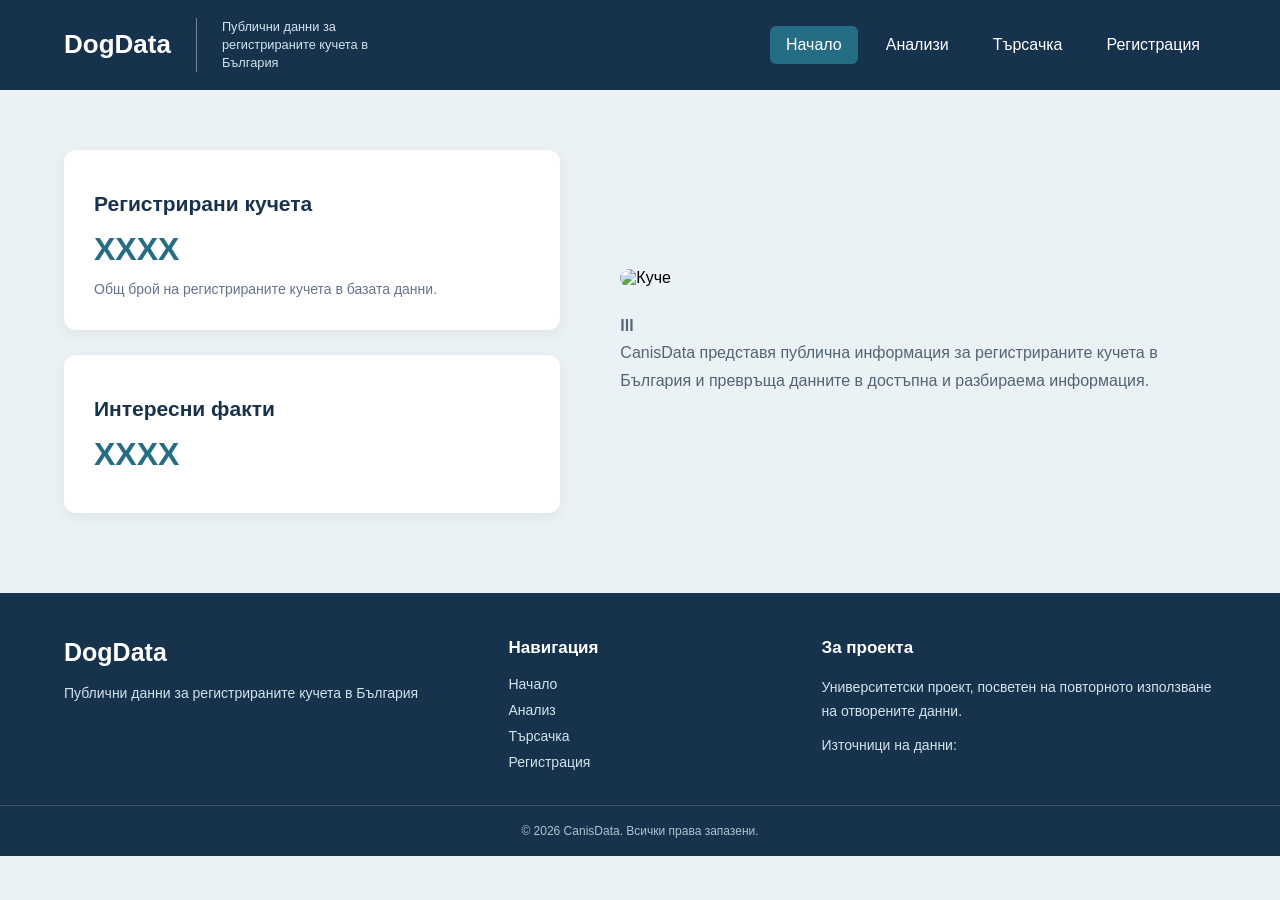
==== index.html @ 16b5b0b7 "Update homepage design and layout" ====
<!DOCTYPE html>
<html lang="bg">
<head>
    <meta charset="UTF-8">
    <meta name="viepoint" content="width=device-width, initial-scale=1.0">

    <title>
        DogData | Данни за кучетата в България
    </title>
    <link rel="stylesheet" href="css/style.css">
</head>
<body>
    <header class="site-header">
        <div class="container">

            <a href="index.html" class="logo">
                DogData
            </a>

            <p class="header-description">
                Публични данни за регистрираните кучета в България
            </p>

            <nav class="main-nav">
                <a href="index.html" class="active">Начало</a>
                <a href="analyses.html">Анализи</a>
                <a href="search.html">Търсачка</a>
                <a href="registration.html">Регистрация</a>
            </nav>
        </div>
    </header>

    <main>
        <section class="hero-section">
            <!--left part-->
            <div class="info-cards">
                <div class="info-card">
                    <div class="card-icon"></div>
                    <h2>Регистрирани кучета</h2>

                    <!---Count of dogs-->
                    <p class="card-number" id="registered-dogs-count">XXXX</p>

                    <p class="card-description">
                        Общ брой на регистрираните кучета в базата данни.
                    </p>
                </div>

                <div class="info-card">
                    <div class="card-icon"></div>

                    <!--Topic of the second map-->
                    <h2>Интересни факти</h2>

                    <!--info in numbers-->
                    <p class="card-number">XXXX</p>

                    <p class="card-description">
                        <!--Short info about the number-->
                    </p>
                </div>
            </div>

            <!-- right part-->
             <div class="hero-content">
                <!-- put dog picture-->
                 <img
                 src=""
                 alt="Куче"
                 class="hero-image"
                 >

                 <h1>lll</h1>

                 <p>
                    CanisData представя публична информация за
                    регистрираните кучета в България и превръща
                    данните в достъпна и разбираема информация.
                 </p>
             </div>
        </section>
    </main>

    <footer class="site-footer">
        <div class="footer-container">
            <!--first colon-->
            <div class="footer-about">
                <h2>DogData</h2>

                <p>
                    Публични данни за регистрираните кучета
                    в България
                </p>
            </div>
            <!--second colon-->
            <div class="footer-navigation">
                <h3>Навигация</h3>

                <a href="index.html">Начало</a>
                <a href="analyses.html">Анализ</a>
                <a href="search.html">Търсачка</a>
                <a href="registration.html">Регистрация</a>
            </div>

            <!--third colon-->
            <div class="footer-project">
                <h3>За проекта</h3>
                <!--add info-->
                <p>
                    Университетски проект, посветен на
                    повторното използване на отворените данни.
                </p>
                <!--add sources-->
                <p>Източници на данни:</p>
            </div>

        </div>

        <div class="footer-bottom">
            <p>© 2026 CanisData. Всички права запазени.</p>
        </div>
        
    </footer>

</body>
</html>
---- css/style.css ----
/*Osnovni nastroiki*/
*{
    margin: 0;
    padding: 0;
    box-sizing: border-box;
}

body {
    font-family: Arial, Helvetica, sans-serif;
    background-color: #EAF2F5;
}

/*Navigacia na lentata*/
.site-header{
    background-color: #17324D;
    padding: 18px 0;
}

/*Container za logoto i butonite */
.container{
    width: 90%;
    max-width: 1200px;
    margin: 0 auto;
    display: flex;
    justify-content: space-between;
    align-items: center;
    gap: 25px;
}

/*logo*/
.logo{
    color: #FFFFFF;
    font-size: 26px;
    font-weight: bold;
    text-decoration: none;
}

/*Кратко описание до логото*/
.header-description{
    color: #D3E2EB;
    font-size: clamp(11px,1vw,14px);
    line-height: 1.4;
    max-width: 230px;
    margin: 0;
    padding-left: 25px;
    border-left: 1px solid rgba(255, 255, 255, 0.4);
    flex: 0 1 230px;
}

.main-nav{
    display: flex;
    gap: 12px;
    margin-left: auto;
}

@media (max-width:900px){
    .container{
        flex-wrap: wrap;
        justify-content: flex-start;
        row-gap: 15px;
    }

    .header-description{
        flex: 1 1 0;
        max-width: none;
        min-width: 0;
        margin: 0;
    }

    .main-nav{
        width: 100%;
        justify-content: center;
        flex-wrap: wrap;
        margin-left: 0;
    }
}
/*Phone*/
@media (max-width:500px){
    .container{
        justify-content: center;
    }

    .logo{
        font-size: 23px;
    }

    .header-description{
        flex-basis: 100%;
        text-align: center;
        margin: 0;
    }

    .main-nav{
        gap: 5px;
    }

    .main-nav a{
        padding: 9px 10px;
        font-size: 13px;
    }
}

/*navigacionni butoni*/
.main-nav{
    display: flex;
    gap: 12px;
}

.main-nav a {
    color: #FFFFFF;
    text-decoration: none;
    padding: 10px 16px;
    border-radius: 6px;
    transition: background-color 0.3s;
}

.main-nav a:hover{
    background-color: #256D85;
}

/* Efect pri posochvane */
.main-nav a.active {
    background-color: #256D85;
}

/*Основна секция*/
.hero-section{
    width: 90%;
    max-width: 1200px;
    margin: 60px auto;
    display: flex;
    align-items: center;
    gap: 60px;
}

/*left part*/
.info-cards{
    flex: 1;
    display: flex;
    flex-direction: column;
    gap: 25px;
}

/*Външен вид на картите*/
.info-card{
    background-color: #FFFFFF;
    padding: 30px;
    border-radius: 12px;
    box-shadow: 0 4px 15px rgba(0, 0, 0, 0.06);
}

/*icona*/
.card-icon{
    font-size: 30px;
    margin-bottom: 12px;
}

/*Заглавие на картата*/
.info-card h2{
    color: #17324D;
    font-size: 21px;
    margin-bottom: 15px;
}

/*Голямо число или факт*/
.card-number{
    color: #256D85;
    font-size: 32px;
    font-weight: bold;
    margin-bottom: 10px;
}

/*Описание на картата*/
.card-description{
    color: #64748B;
    font-size: 14px;
    line-height: 1.6;
}

/*right part*/
.hero-content{
    flex: 1.2;
}

/*Снимка*/
.hero-image{
    width: 100%;
    height: 300px;
    object-fit: cover;
    border-radius: 12px;
    margin-bottom: 25px;
}

/*Zaglavie do snimkata*/
.hero-content h1{
    color: #526474;
    font-size: 16px;
    line-height: 1.7;
}

/*Описание*/
.hero-content p {
    color: #526474;
    font-size: 16px;
    line-height: 1.7;
}

/*footer*/
.site-footer{
    background-color: #17324D;
    color: #FFFFFF;
    margin-top: 80px;
    padding: 45px 0 0;
}

.footer-container{
    width: 90%;
    max-width: 1200px;
    margin: 0 auto;
    padding-bottom: 35px;
    display: grid;
    grid-template-columns: 1.2fr 0.8fr 1.2fr;
    gap: 50px;
}

.footer-about h2{
    font-size: 25px;
    margin-bottom: 15px;
}

.footer-container h3{
    font-size: 17px;
    margin-bottom: 18px;
}

.footer-container p {
    color: #D3E2EB;
    font-size: 14px;
    line-height: 1.7;
}

.footer-navigation{
    display: flex;
    flex-direction: column;
    align-items: flex-start;
    gap: 10px;
}

.footer-navigation h3{
    margin-bottom: 8px;
}

.footer-navigation a{
    color: #D3E2EB;
    text-decoration: none;
    font-size: 14px;
    transition: color 0.3s;
}

.footer-project p + p{
    margin-top: 10px;
}
.footer-bottom{
    border-top: 1px solid rgba(255, 255, 255, 0.15);
    text-align: center;
    padding: 18px 5%;
}

.footer-bottom p{
    color: #AFC2D0;
    font-size: 12px;
}

/* АДАПТАЦИЯ НА ФУТЪРА ЗА ТЕЛЕФОНИ */
@media (max-width: 700px) {
    .footer-container {
        grid-template-columns: 1fr;
        gap: 30px;
    }

    .site-footer {
        margin-top: 50px;
    }
}
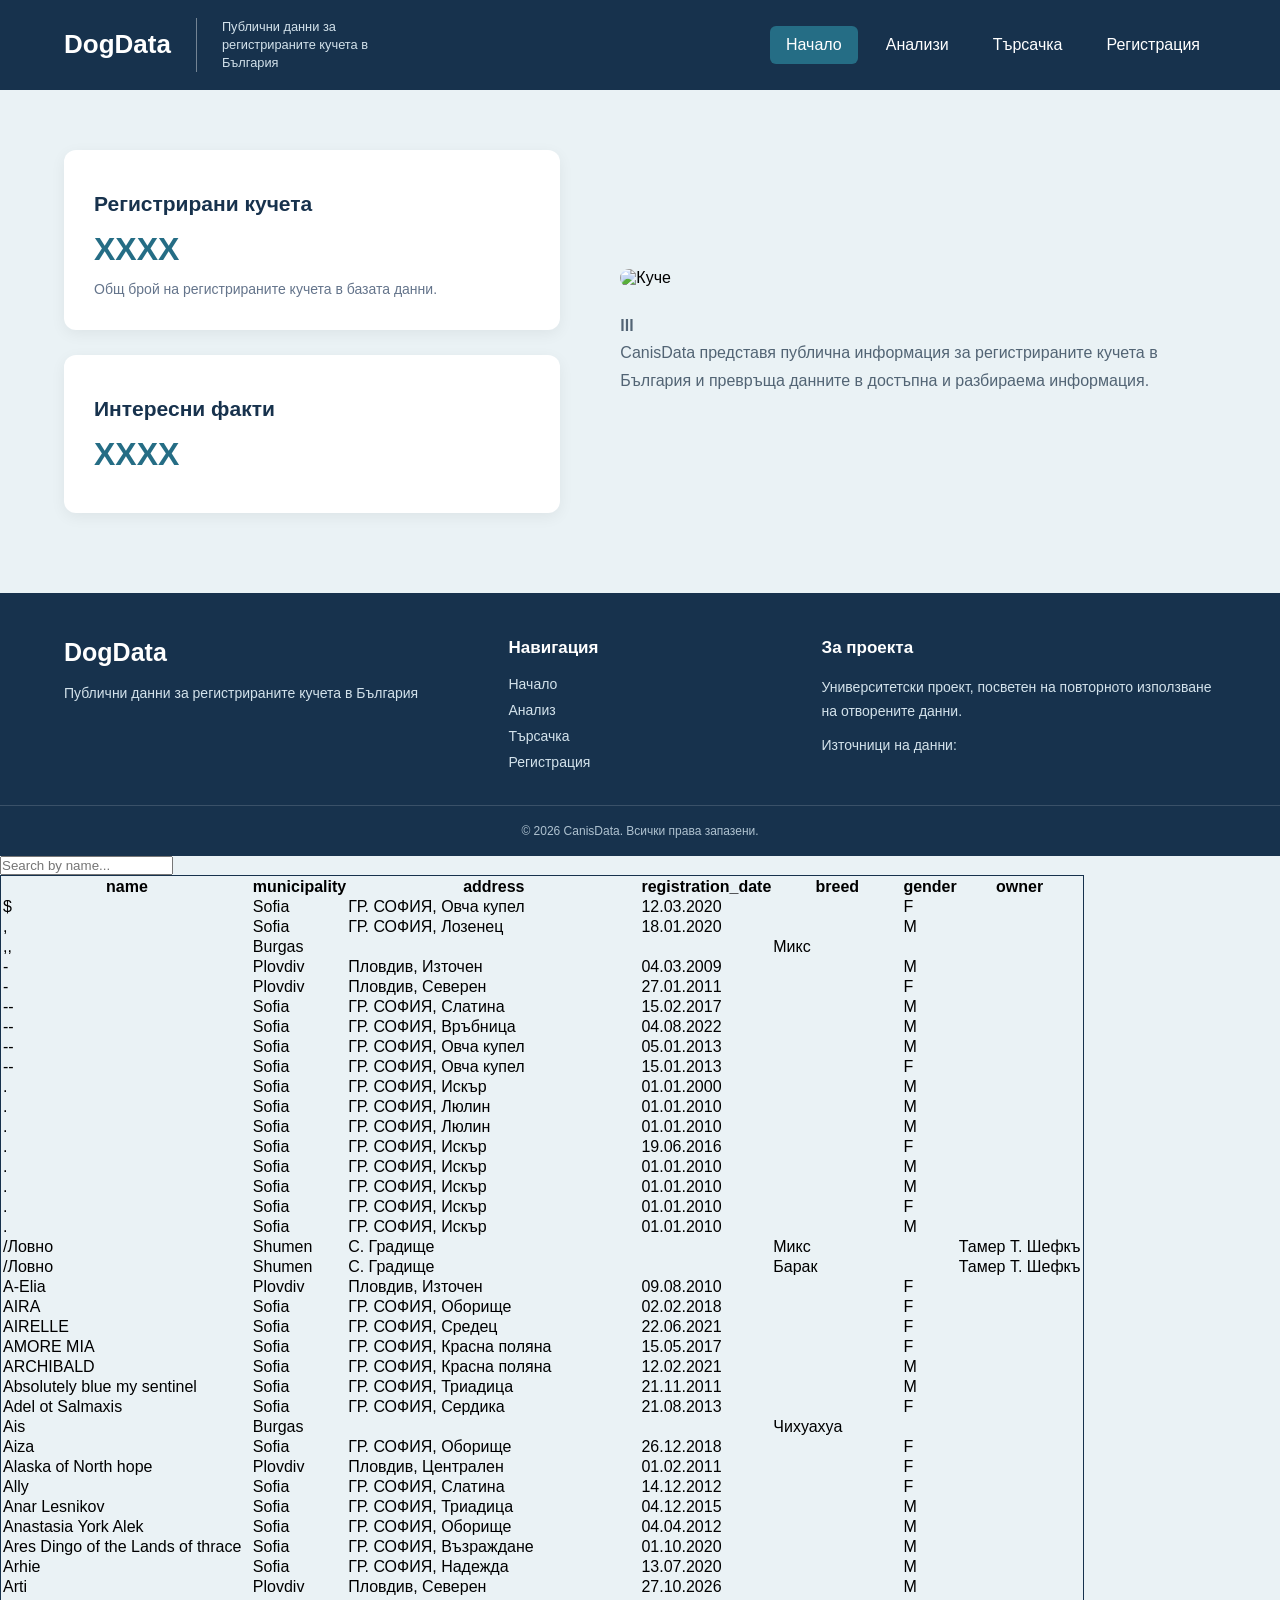
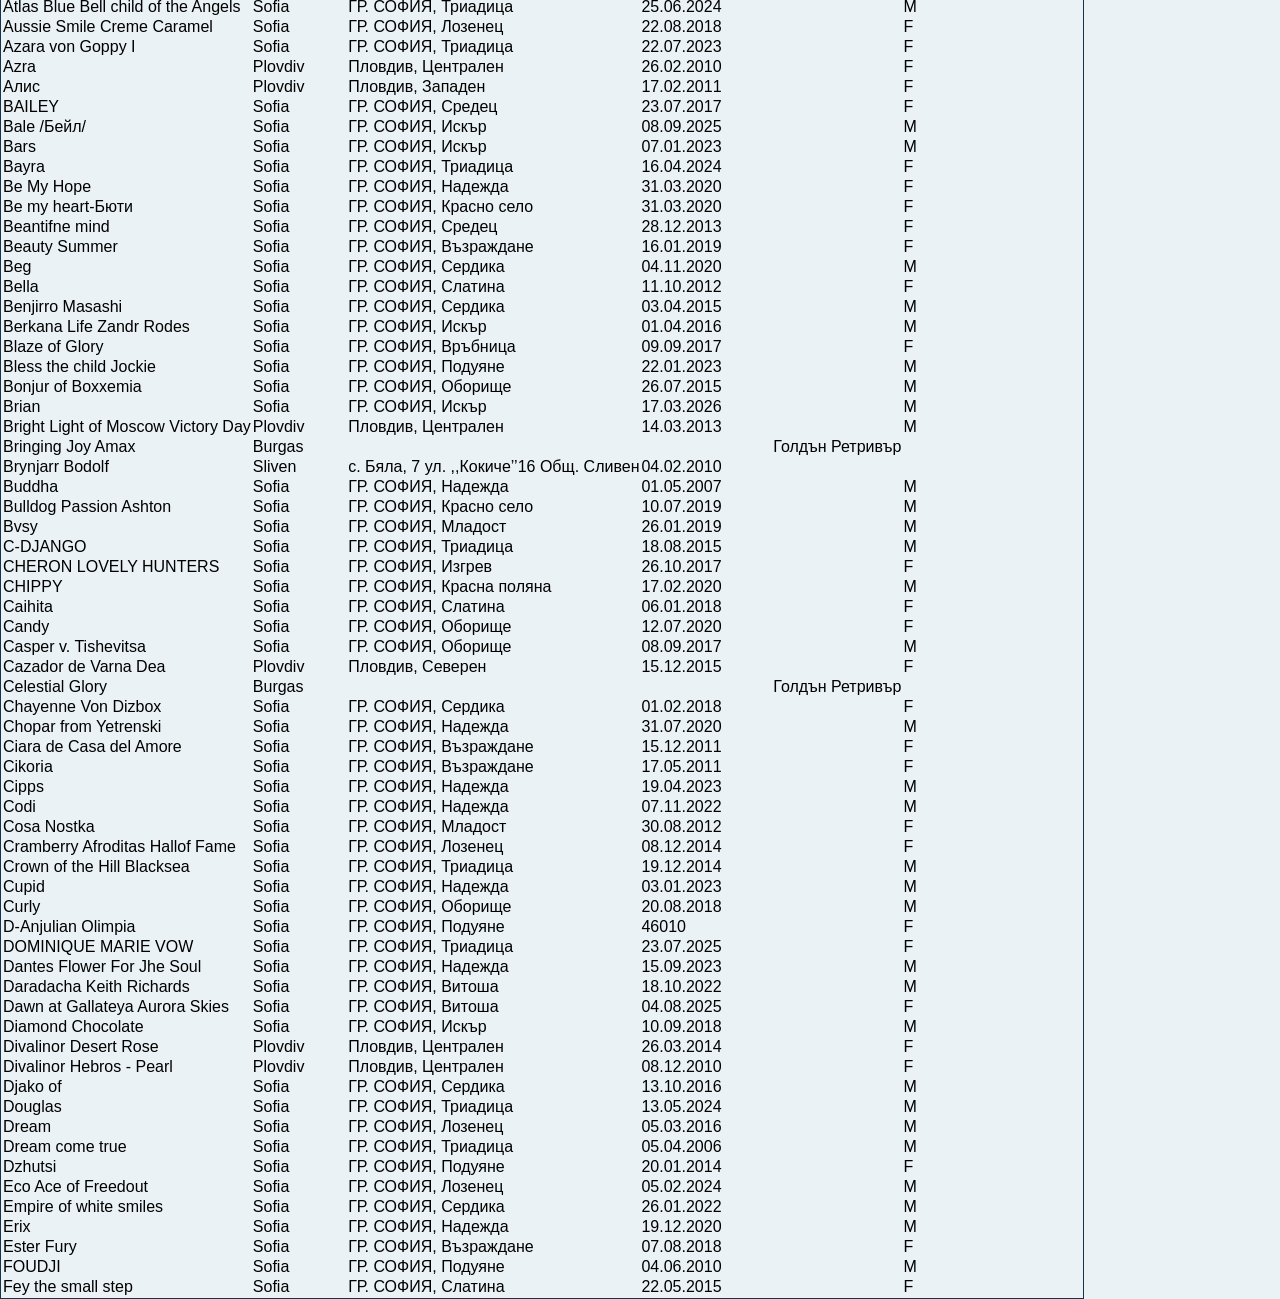
==== commit 8b86e861: "Merge team changes and update homepage design" ====
--- a/index.html
+++ b/index.html
@@ -2,14 +2,16 @@
 <html lang="bg">
 <head>
     <meta charset="UTF-8">
-    <meta name="viepoint" content="width=device-width, initial-scale=1.0">
+    <meta name="viewport" content="width=device-width, initial-scale=1.0">
 
     <title>
         DogData | Данни за кучетата в България
     </title>
     <link rel="stylesheet" href="css/style.css">
 </head>
+
 <body>
+
     <header class="site-header">
         <div class="container">
 
@@ -122,5 +124,20 @@
         
     </footer>
 
+    
+
+    <input type="text" id="searchInput" placeholder="Search by name..." oninput="filterTable()">
+
+    <table id="dogsTable">
+        <thead></thead>
+        <tbody></tbody>
+    </table>
+
+   
+
+    <p id="noResults" style="display: none;">No results found.</p>
+    <script src="libs/sql-wasm-inline.js"></script>
+     <script src="index.js"></script>
 </body>
+
 </html>
--- a/css/style.css
+++ b/css/style.css
@@ -281,4 +281,8 @@
     .site-footer {
         margin-top: 50px;
     }
+}
+
+#dogsTable{
+    border: 1px solid #17324D;
 }
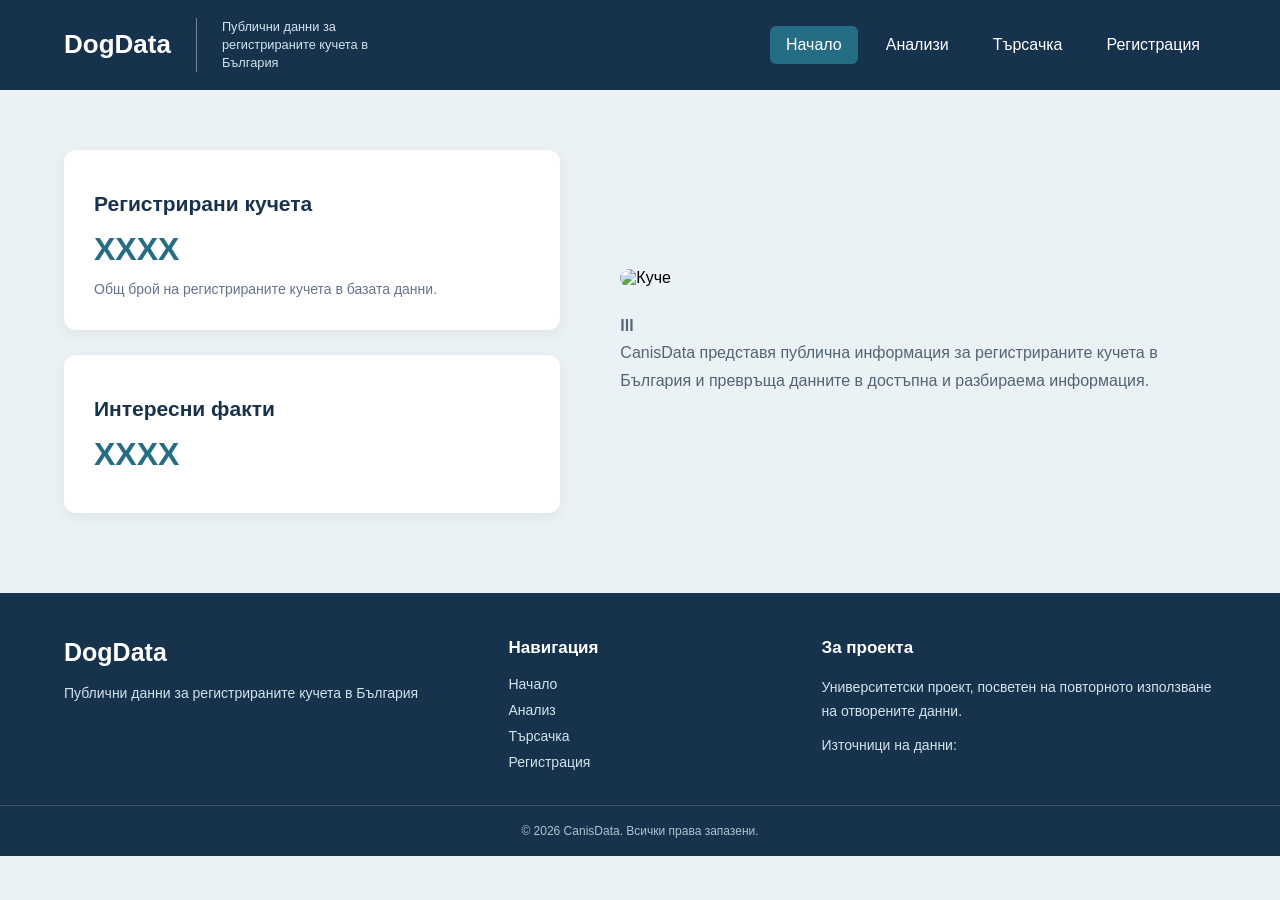
==== commit 96d00343: "Added search page and expanded on its functionality" ====
--- a/index.html
+++ b/index.html
@@ -1,5 +1,6 @@
 <!DOCTYPE html>
 <html lang="bg">
+
 <head>
     <meta charset="UTF-8">
     <meta name="viewport" content="width=device-width, initial-scale=1.0">
@@ -64,22 +65,18 @@
             </div>
 
             <!-- right part-->
-             <div class="hero-content">
+            <div class="hero-content">
                 <!-- put dog picture-->
-                 <img
-                 src=""
-                 alt="Куче"
-                 class="hero-image"
-                 >
+                <img src="" alt="Куче" class="hero-image">
 
-                 <h1>lll</h1>
+                <h1>lll</h1>
 
-                 <p>
+                <p>
                     CanisData представя публична информация за
                     регистрираните кучета в България и превръща
                     данните в достъпна и разбираема информация.
-                 </p>
-             </div>
+                </p>
+            </div>
         </section>
     </main>
 
@@ -121,23 +118,8 @@
         <div class="footer-bottom">
             <p>© 2026 CanisData. Всички права запазени.</p>
         </div>
-        
+
     </footer>
-
-    
-
-    <input type="text" id="searchInput" placeholder="Search by name..." oninput="filterTable()">
-
-    <table id="dogsTable">
-        <thead></thead>
-        <tbody></tbody>
-    </table>
-
-   
-
-    <p id="noResults" style="display: none;">No results found.</p>
-    <script src="libs/sql-wasm-inline.js"></script>
-     <script src="index.js"></script>
 </body>
 
 </html>
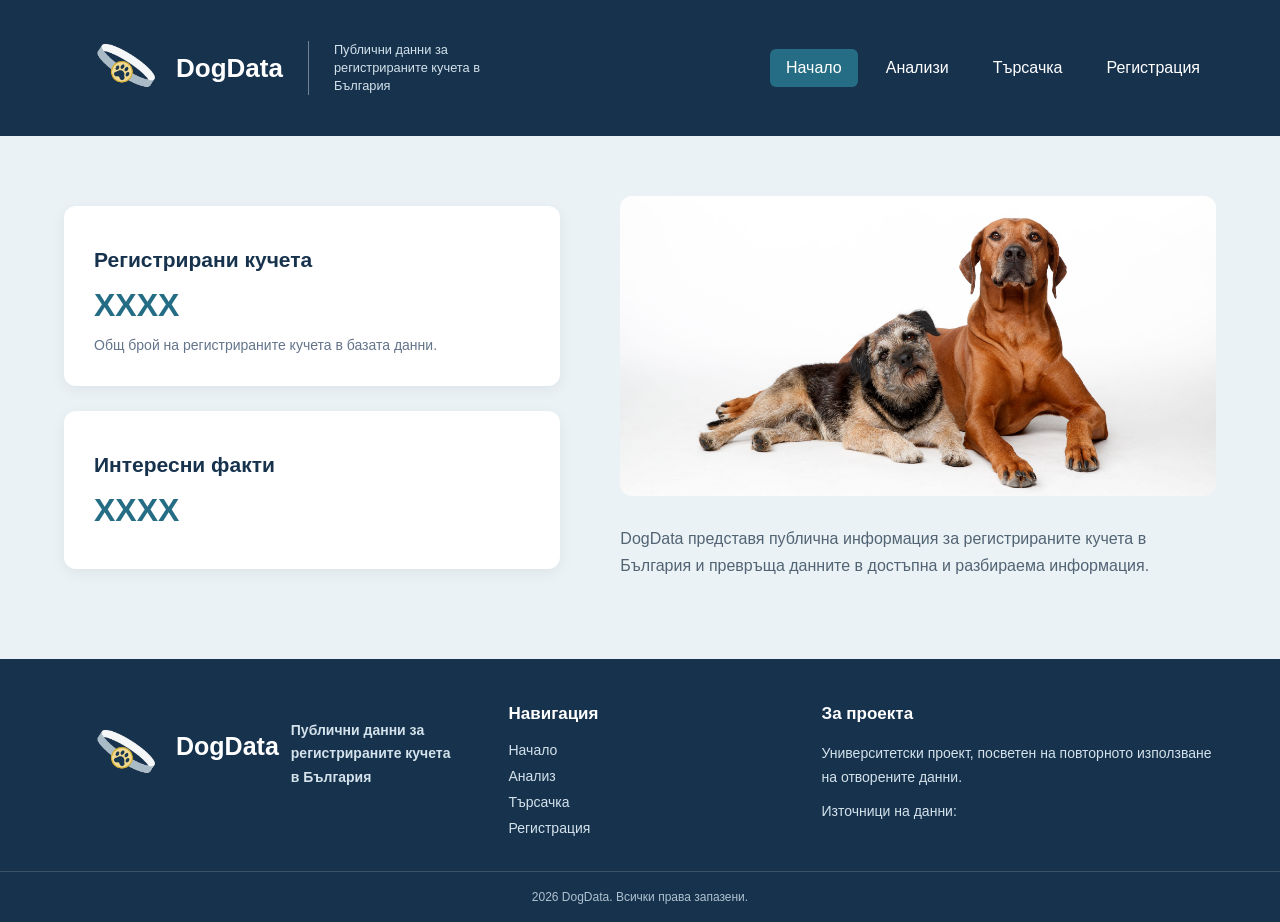
==== commit eb53f7ce: "Update search page design" ====
--- a/index.html
+++ b/index.html
@@ -17,6 +17,7 @@
         <div class="container">
 
             <a href="index.html" class="logo">
+                <img src="images/logo.png" alt="DogData logo">
                 DogData
             </a>
 
@@ -67,12 +68,12 @@
             <!-- right part-->
             <div class="hero-content">
                 <!-- put dog picture-->
-                <img src="" alt="Куче" class="hero-image">
+                <img src="images/dogs.jpg" alt="Куче" class="hero-image">
 
-                <h1>lll</h1>
+                <h1></h1>
 
                 <p>
-                    CanisData представя публична информация за
+                    DogData представя публична информация за
                     регистрираните кучета в България и превръща
                     данните в достъпна и разбираема информация.
                 </p>
@@ -84,12 +85,16 @@
         <div class="footer-container">
             <!--first colon-->
             <div class="footer-about">
+                 <a href="index.html" class="logo">
+                 <img src="images/logo.png" alt="DogData logo">
                 <h2>DogData</h2>
+                
 
                 <p>
                     Публични данни за регистрираните кучета
                     в България
                 </p>
+                </a>
             </div>
             <!--second colon-->
             <div class="footer-navigation">
@@ -116,7 +121,7 @@
         </div>
 
         <div class="footer-bottom">
-            <p>© 2026 CanisData. Всички права запазени.</p>
+            <p>2026 DogData. Всички права запазени.</p>
         </div>
 
     </footer>
--- a/css/style.css
+++ b/css/style.css
@@ -29,10 +29,22 @@
 
 /*logo*/
 .logo{
+    display: flex;
+    align-items: center;
+    gap: 12px;
     color: #FFFFFF;
     font-size: 26px;
     font-weight: bold;
     text-decoration: none;
+}
+
+.logo img {
+
+    width: 100px;
+    height: 100px;
+    object-fit: contain;
+    transform: scale(1.4);
+    transform-origin: left center;
 }
 
 /*Кратко описание до логото*/
@@ -74,31 +86,7 @@
         margin-left: 0;
     }
 }
-/*Phone*/
-@media (max-width:500px){
-    .container{
-        justify-content: center;
-    }
-
-    .logo{
-        font-size: 23px;
-    }
-
-    .header-description{
-        flex-basis: 100%;
-        text-align: center;
-        margin: 0;
-    }
-
-    .main-nav{
-        gap: 5px;
-    }
-
-    .main-nav a{
-        padding: 9px 10px;
-        font-size: 13px;
-    }
-}
+
 
 /*navigacionni butoni*/
 .main-nav{
@@ -271,17 +259,6 @@
     font-size: 12px;
 }
 
-/* АДАПТАЦИЯ НА ФУТЪРА ЗА ТЕЛЕФОНИ */
-@media (max-width: 700px) {
-    .footer-container {
-        grid-template-columns: 1fr;
-        gap: 30px;
-    }
-
-    .site-footer {
-        margin-top: 50px;
-    }
-}
 
 #dogsTable{
     border: 1px solid #17324D;
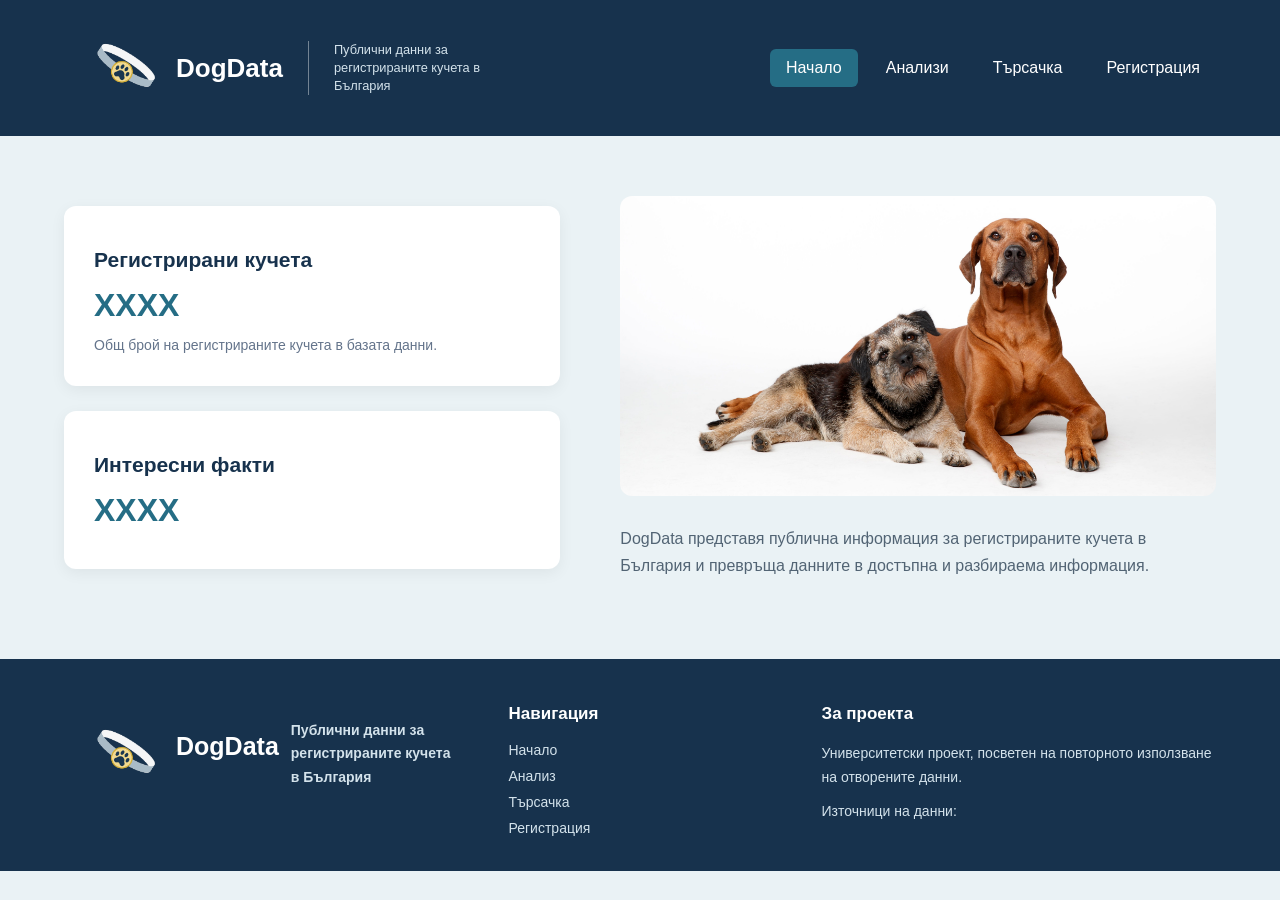
==== commit ee48a4bd: "Removed copyright message and fixed formatting" ====
--- a/index.html
+++ b/index.html
@@ -85,15 +85,15 @@
         <div class="footer-container">
             <!--first colon-->
             <div class="footer-about">
-                 <a href="index.html" class="logo">
-                 <img src="images/logo.png" alt="DogData logo">
-                <h2>DogData</h2>
-                
+                <a href="index.html" class="logo">
+                    <img src="images/logo.png" alt="DogData logo">
+                    <h2>DogData</h2>
 
-                <p>
-                    Публични данни за регистрираните кучета
-                    в България
-                </p>
+
+                    <p>
+                        Публични данни за регистрираните кучета
+                        в България
+                    </p>
                 </a>
             </div>
             <!--second colon-->
@@ -120,10 +120,6 @@
 
         </div>
 
-        <div class="footer-bottom">
-            <p>2026 DogData. Всички права запазени.</p>
-        </div>
-
     </footer>
 </body>
 
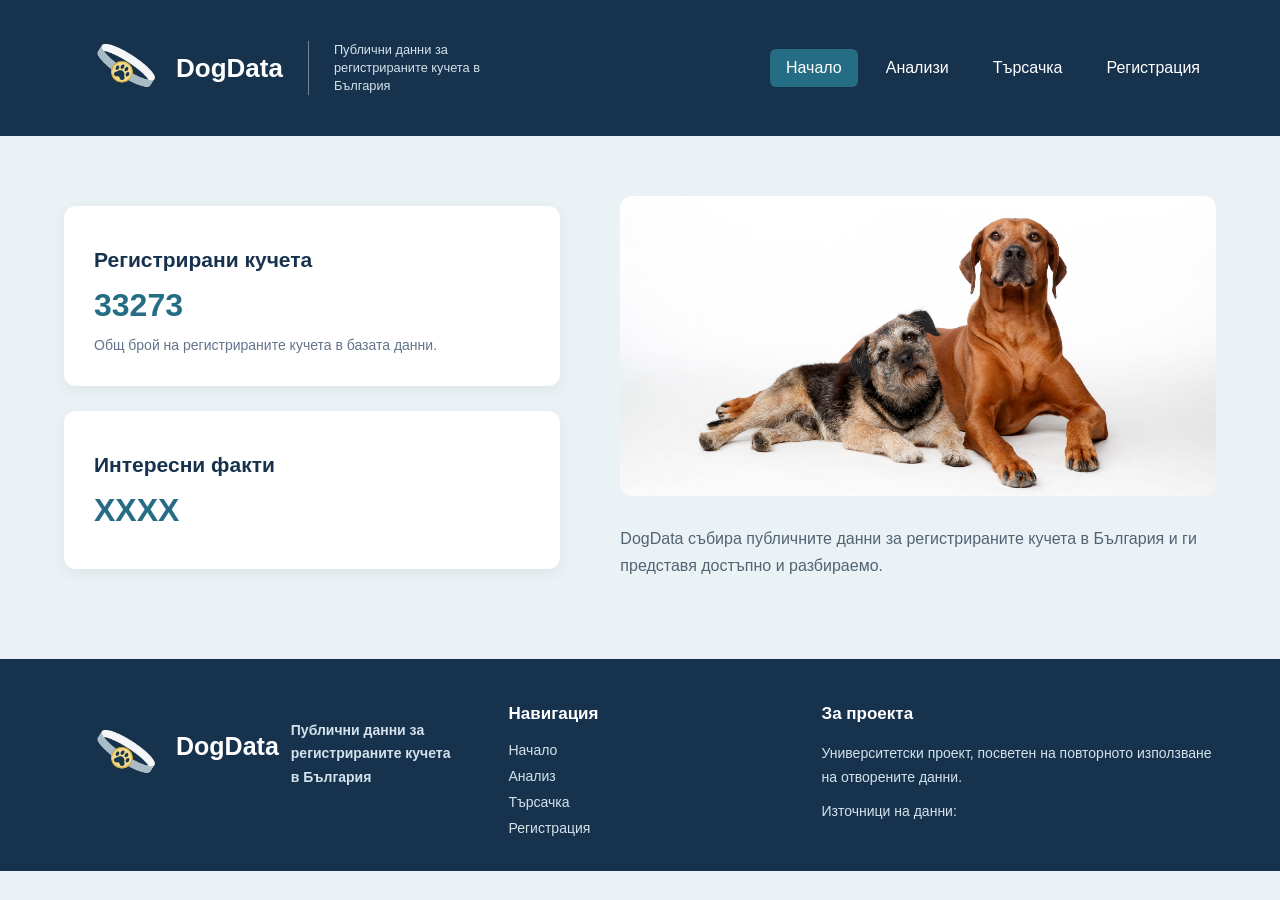
==== commit ed385640: "Index page now shows number of entries in the database" ====
--- a/index.html
+++ b/index.html
@@ -43,7 +43,7 @@
                     <h2>Регистрирани кучета</h2>
 
                     <!---Count of dogs-->
-                    <p class="card-number" id="registered-dogs-count">XXXX</p>
+                    <p class="card-number" id="registered-dogs-count"></p>
 
                     <p class="card-description">
                         Общ брой на регистрираните кучета в базата данни.
@@ -73,13 +73,28 @@
                 <h1></h1>
 
                 <p>
-                    DogData представя публична информация за
-                    регистрираните кучета в България и превръща
-                    данните в достъпна и разбираема информация.
+                    DogData събира публичните данни за
+                    регистрираните кучета в България и ги
+                    представя достъпно и разбираемо.
                 </p>
             </div>
         </section>
     </main>
+
+    <script src="libs/sql-wasm-inline.js"></script>
+    <script>
+        loadDatabase();
+
+        async function loadDatabase() {
+            const SQL = await initSqlJs();
+            const response = await fetch("data/data.db");
+            const buffer = await response.arrayBuffer();
+            db = new SQL.Database(new Uint8Array(buffer));
+
+            const dogCount = document.getElementById("registered-dogs-count");
+            dogCount.textContent = db.exec("SELECT COUNT(*) FROM dogs")[0].values[0][0];
+        }
+    </script>
 
     <footer class="site-footer">
         <div class="footer-container">
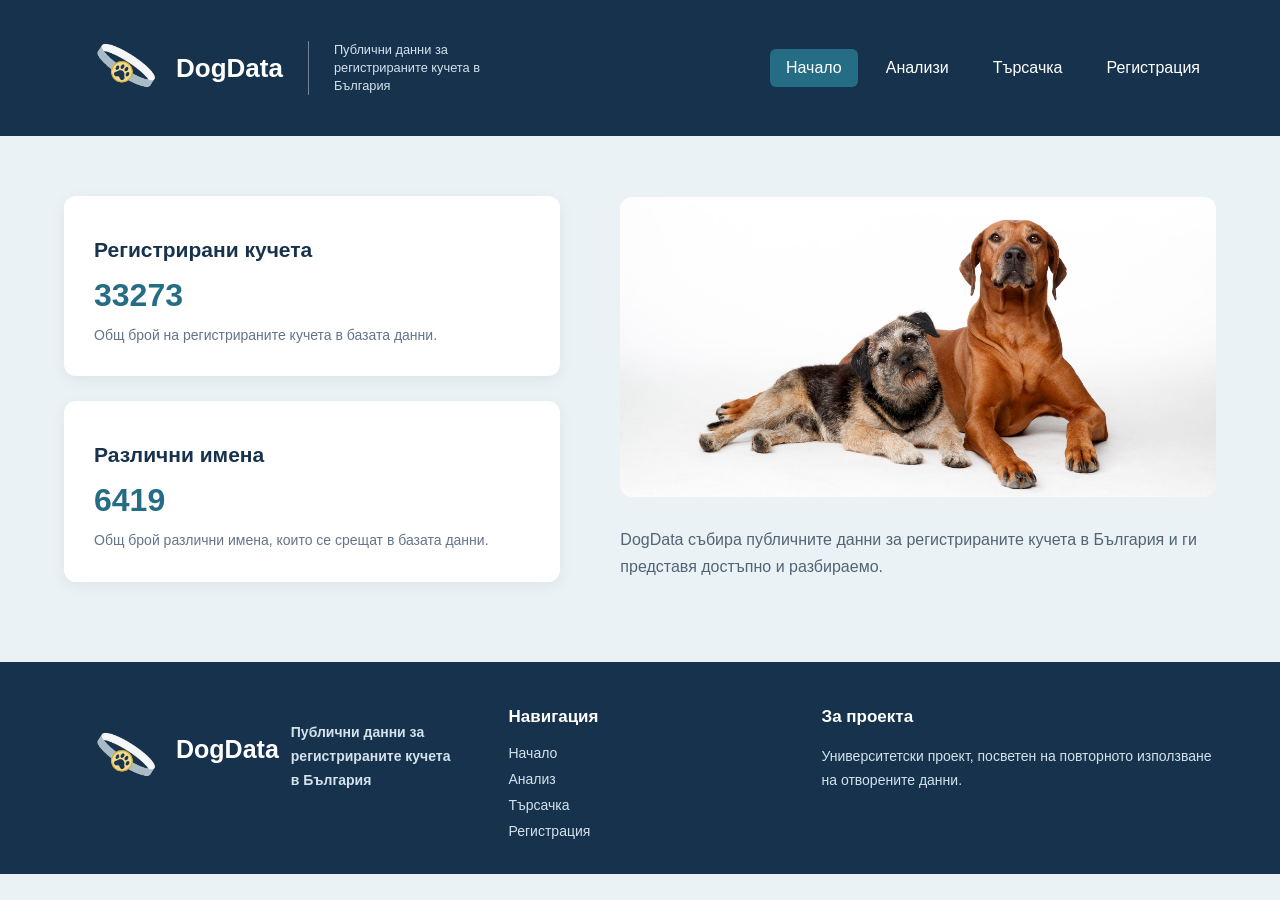
==== commit 4bd78d38: "Fixed new analysis graphs, added registration info" ====
--- a/index.html
+++ b/index.html
@@ -54,13 +54,13 @@
                     <div class="card-icon"></div>
 
                     <!--Topic of the second map-->
-                    <h2>Интересни факти</h2>
+                    <h2>Различни имена</h2>
 
                     <!--info in numbers-->
-                    <p class="card-number">XXXX</p>
+                    <p class="card-number" id="differentNames">XXXX</p>
 
                     <p class="card-description">
-                        <!--Short info about the number-->
+                        Общ брой различни имена, които се срещат в базата данни.
                     </p>
                 </div>
             </div>
@@ -91,8 +91,16 @@
             const buffer = await response.arrayBuffer();
             db = new SQL.Database(new Uint8Array(buffer));
 
+            db.create_function('UNICODE_PROPER', (str) => {
+                if (!str) return '';
+                return str.split(' ').map(word => word.charAt(0).toLocaleUpperCase('bg-BG') + word.slice(1).toLocaleLowerCase('bg-BG')).join(' ');
+            });
+
             const dogCount = document.getElementById("registered-dogs-count");
             dogCount.textContent = db.exec("SELECT COUNT(*) FROM dogs")[0].values[0][0];
+
+            const nameCount = document.getElementById("differentNames");
+            nameCount.textContent = db.exec("SELECT COUNT(DISTINCT UNICODE_PROPER(name)) FROM dogs WHERE name IS NOT NULL")[0].values[0][0];
         }
     </script>
 
@@ -129,8 +137,6 @@
                     Университетски проект, посветен на
                     повторното използване на отворените данни.
                 </p>
-                <!--add sources-->
-                <p>Източници на данни:</p>
             </div>
 
         </div>
